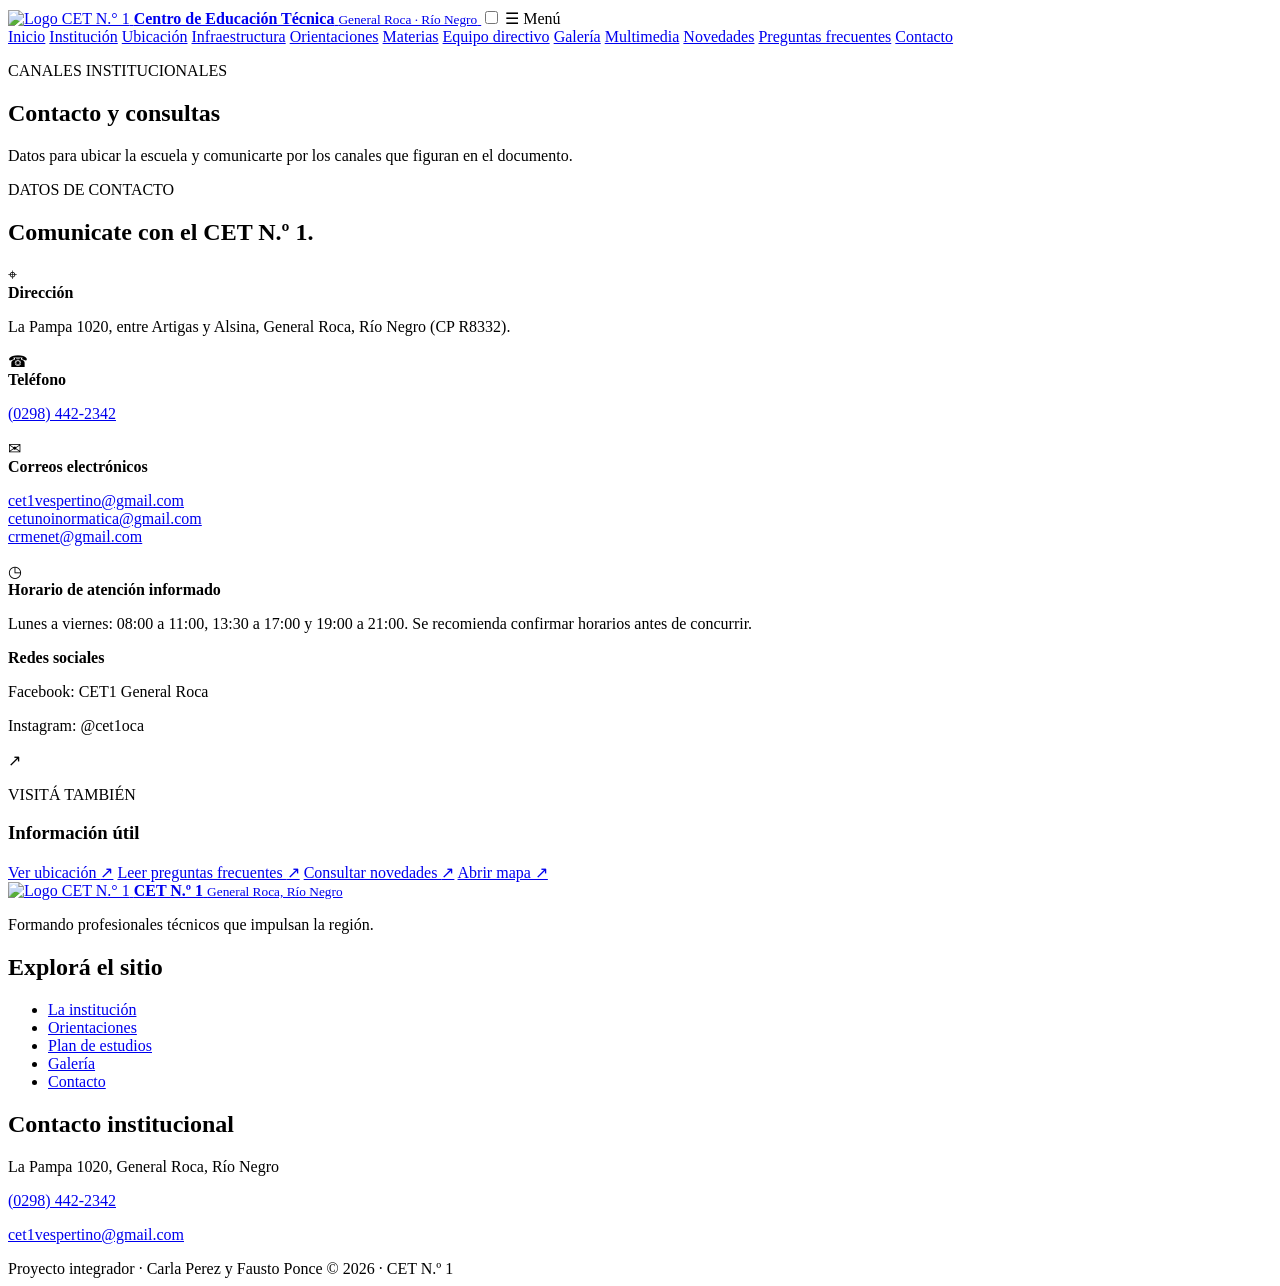
==== contacto.html @ e1774bf9 "Add files via upload" ====
<!DOCTYPE html>
<html lang="es">
<head>
  <meta charset="UTF-8">
  <meta name="viewport" content="width=device-width, initial-scale=1.0">
  <meta name="description" content="Sitio institucional del Centro de Educación Técnica N.º 1 de General Roca, Río Negro.">
  <title>Contacto | CET N.º 1</title>
  <link rel="stylesheet" href="css/estilos.css">
</head>
<body>
  
  <header class="site-header">
    <div class="barra-superior">
      <a class="marca" href="index.html">
        <img src="img/1000320459.png" alt="Logo CET N.° 1" class="marca-icono">
        <span>
          <strong>Centro de Educación Técnica</strong>
          <small>General Roca · Río Negro</small>
        </span>
      </a>
      
      <input type="checkbox" id="menu-toggle" class="menu-toggle">
      <label for="menu-toggle" class="menu-boton">☰ Menú</label>
      
      <nav class="nav-principal" aria-label="Navegación principal">
        <a href="index.html">Inicio</a>
        <a href="institucion.html">Institución</a>
        <a href="ubicacion.html">Ubicación</a>
        <a href="infraestructura.html">Infraestructura</a>
        <a href="orientaciones.html">Orientaciones</a>
        <a href="materias.html">Materias</a>
        <a href="equipo-directivo.html">Equipo directivo</a>
        <a href="galeria.html">Galería</a>
        <a href="multimedia.html">Multimedia</a>
        <a href="novedades.html">Novedades</a>
        <a href="preguntas-frecuentes.html">Preguntas frecuentes</a>
        <a href="contacto.html" class="activo" aria-current="page">Contacto</a>
      </nav>
    </div>
  </header>

  <main>
    <section class="page-hero">
      <div class="contenedor">
        <p class="eyebrow">CANALES INSTITUCIONALES</p>
        <h1>Contacto y consultas</h1>
        <p class="bajada">Datos para ubicar la escuela y comunicarte por los canales que figuran en el documento.</p>
      </div>
    </section>

    <section class="seccion contenedor dos-columnas contacto-grid">
      <div>
        <p class="eyebrow">DATOS DE CONTACTO</p>
        <h2>Comunicate con el CET N.º 1.</h2>
        
        <div class="dato-linea">
          <span>⌖</span>
          <div>
            <strong>Dirección</strong>
            <p>La Pampa 1020, entre Artigas y Alsina, General Roca, Río Negro (CP R8332).</p>
          </div>
        </div>
        
        <div class="dato-linea">
          <span>☎</span>
          <div>
            <strong>Teléfono</strong>
            <p><a href="tel:+542984422342">(0298) 442-2342</a></p>
          </div>
        </div>
        
        <div class="dato-linea">
          <span>✉</span>
          <div>
            <strong>Correos electrónicos</strong>
            <p>
              <a href="mailto:cet1vespertino@gmail.com">cet1vespertino@gmail.com</a><br>
              <a href="mailto:cetunoinormatica@gmail.com">cetunoinormatica@gmail.com</a><br>
              <a href="mailto:crmenet@gmail.com">crmenet@gmail.com</a>
            </p>
          </div>
        </div>
        
        <div class="dato-linea">
          <span>◷</span>
          <div>
            <strong>Horario de atención informado</strong>
            <p>Lunes a viernes: 08:00 a 11:00, 13:30 a 17:00 y 19:00 a 21:00. Se recomienda confirmar horarios antes de concurrir.</p>
          </div>
        </div>
        
        <div class="contacto-redes">
          <strong>Redes sociales</strong>
          <p>Facebook: CET1 General Roca</p>
          <p>Instagram: @cet1oca</p>
        </div>
      </div>
      
      <div class="contacto-panel">
        <span class="contacto-icono">↗</span>
        <p class="eyebrow">VISITÁ TAMBIÉN</p>
        <h3>Información útil</h3>
        <a href="ubicacion.html">Ver ubicación <span>↗</span></a>
        <a href="preguntas-frecuentes.html">Leer preguntas frecuentes <span>↗</span></a>
        <a href="novedades.html">Consultar novedades <span>↗</span></a>
        
        
        <a class="boton boton-amarillo boton-mapa" target="_blank" rel="noopener" href="https://www.google.com/maps/search/?api=1&query=La+Pampa+1020+General+Roca+Rio+Negro">Abrir mapa ↗</a>
      </div>
    </section>
  </main>

  <footer class="site-footer">
    <div class="footer-grid">
      <div>
        <a class="marca marca-footer" href="index.html">
          <img src="img/1000320459.png" alt="Logo CET N.° 1" class="marca-icono">
          <span>
            <strong>CET N.º 1</strong>
            <small>General Roca, Río Negro</small>
          </span>
        </a>
        <p>Formando profesionales técnicos que impulsan la región.</p>
      </div>
      
      <div>
        <h2>Explorá el sitio</h2>
        <ul class="footer-links">
          <li><a href="institucion.html">La institución</a></li>
          <li><a href="orientaciones.html">Orientaciones</a></li>
          <li><a href="materias.html">Plan de estudios</a></li>
          <li><a href="galeria.html">Galería</a></li>
          <li><a href="contacto.html">Contacto</a></li>
        </ul>
      </div>
      
      <div>
        <h2>Contacto institucional</h2>
        <p>La Pampa 1020, General Roca, Río Negro</p>
        <p><a href="tel:+542984422342">(0298) 442-2342</a></p>
        <p><a href="mailto:cet1vespertino@gmail.com">cet1vespertino@gmail.com</a></p>
      </div>
    </div>
    
    <div class="footer-bottom">
      <span>Proyecto integrador · Carla Perez y Fausto Ponce </span>
      <span>© 2026 · CET N.º 1</span>
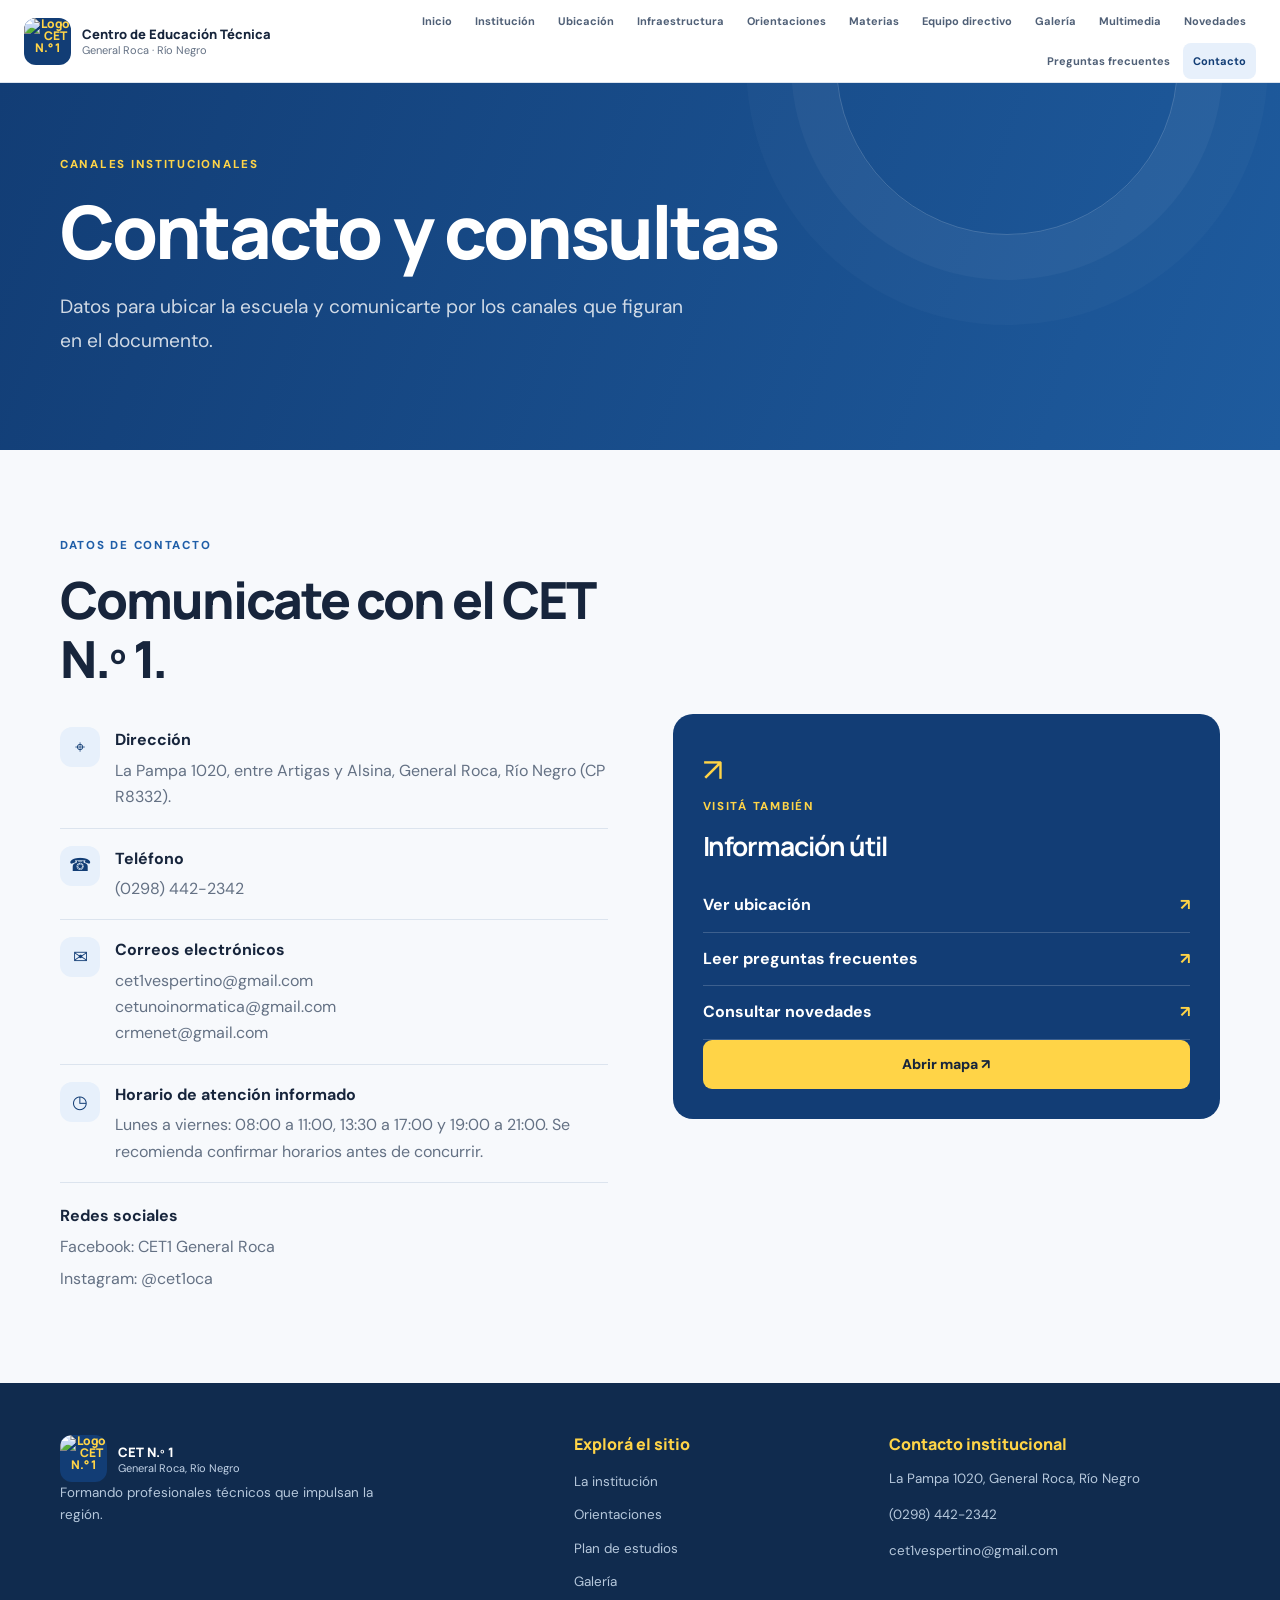
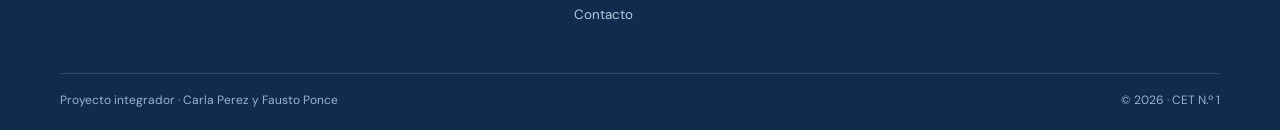
==== commit 650dce5d: "Update contacto.html" ====
--- a/contacto.html
+++ b/contacto.html
@@ -5,7 +5,7 @@
   <meta name="viewport" content="width=device-width, initial-scale=1.0">
   <meta name="description" content="Sitio institucional del Centro de Educación Técnica N.º 1 de General Roca, Río Negro.">
   <title>Contacto | CET N.º 1</title>
-  <link rel="stylesheet" href="css/estilos.css">
+  <link rel="stylesheet" href="estilos.css">
 </head>
 <body>
   
@@ -144,4 +144,4 @@
     
     <div class="footer-bottom">
       <span>Proyecto integrador · Carla Perez y Fausto Ponce </span>
-      <span>© 2026 · CET N.º 1</span>+      <span>© 2026 · CET N.º 1</span>
--- a/estilos.css
+++ b/estilos.css
@@ -0,0 +1,5 @@
+@import url('https://fonts.googleapis.com/css2?family=DM+Sans:wght@400;500;600;700&family=Manrope:wght@400;500;600;700;800&display=swap');
+:root{--ink:#17253c;--blue:#123d75;--blue2:#1f5ea8;--blue3:#e7f0fb;--yellow:#ffd447;--yellow2:#ffeb9b;--green:#2e7358;--bg:#f7f9fc;--white:#fff;--muted:#647184;--line:#dce4ee;--shadow:0 18px 45px rgba(18,61,117,.10);--radius:20px}*{box-sizing:border-box}html{scroll-behavior:smooth}body{margin:0;background:var(--bg);color:var(--ink);font-family:'DM Sans',Arial,sans-serif;line-height:1.65}h1,h2,h3{font-family:Manrope,'DM Sans',sans-serif;line-height:1.16;letter-spacing:-.04em;margin:0 0 18px}h1{font-size:clamp(2.8rem,6.8vw,5.5rem);font-weight:800}h2{font-size:clamp(2rem,4vw,3.2rem);font-weight:800}h3{font-size:1.3rem}p{margin:0 0 14px;color:var(--muted)}a{color:inherit;text-decoration:none}img{display:block;max-width:100%;object-fit:cover}.contenedor{width:min(1160px,calc(100% - 48px));margin-inline:auto}.site-header{background:#fff;position:relative;z-index:5;border-bottom:1px solid var(--line)}.barra-superior{width:min(1320px,calc(100% - 48px));margin:auto;min-height:82px;display:flex;align-items:center;justify-content:space-between;gap:24px}.marca{display:flex;align-items:center;gap:11px;flex-shrink:0}.marca-icono{width:47px;height:47px;border-radius:12px;background:var(--blue);color:var(--yellow);display:grid;place-content:center;text-align:center;font:800 12px/1 Manrope}.marca-icono small{font-size:9px}.marca strong,.marca small{display:block;line-height:1.3}.marca strong{font:800 13px Manrope}.marca small{font-size:11px;color:var(--muted)}.nav-principal{display:flex;align-items:center;gap:3px;flex-wrap:wrap;justify-content:flex-end}.nav-principal a{font-size:11px;font-weight:700;padding:9px 10px;border-radius:8px;color:#506077;transition:.2s}.nav-principal a:hover,.nav-principal a.activo{background:var(--blue3);color:var(--blue)}.menu-toggle,.menu-boton{display:none}.hero-inicio{position:relative;overflow:hidden;background:linear-gradient(115deg,#10386b,#1e5b9e);color:white;min-height:620px;display:flex;align-items:center}.hero-overlay{position:absolute;inset:0;background:radial-gradient(circle at 80% 20%,rgba(255,212,71,.2),transparent 28%),linear-gradient(90deg,rgba(10,35,70,.2),transparent)}.hero-contenido{position:relative;z-index:1;padding-block:85px;max-width:1160px}.eyebrow{font-size:.72rem;font-weight:800;letter-spacing:.15em;text-transform:uppercase;color:var(--blue2);margin-bottom:15px}.hero-inicio .eyebrow,.page-hero .eyebrow{color:var(--yellow)}.hero-inicio h1{max-width:780px;color:white;margin-bottom:22px}.hero-inicio h1 span{color:var(--yellow)}.bajada{font-size:clamp(1rem,1.6vw,1.2rem);max-width:640px;line-height:1.75}.hero-inicio .bajada{color:rgba(255,255,255,.8)}.hero-acciones{display:flex;gap:12px;flex-wrap:wrap;margin-top:28px}.boton{display:inline-flex;align-items:center;justify-content:center;gap:18px;padding:13px 18px;border-radius:9px;font-weight:800;font-size:.88rem;transition:transform .2s,background .2s;border:0}.boton:hover{transform:translateY(-2px)}.boton-amarillo{background:var(--yellow);color:#17253c}.boton-azul{background:var(--blue);color:#fff}.boton-borde{border:1px solid rgba(255,255,255,.45);color:white}.hero-datos{display:flex;gap:25px;flex-wrap:wrap;margin-top:42px;color:rgba(255,255,255,.78);font-size:.82rem}.hero-foto{position:absolute;right:5%;top:50%;transform:translateY(-50%);width:min(31%,410px);z-index:1}.foto-portada{width:100%;height:350px;border-radius:150px 150px 20px 20px;border:7px solid rgba(255,255,255,.15);box-shadow:var(--shadow)}.hero-foto span{display:block;text-align:center;color:var(--yellow);font-size:.68rem;letter-spacing:.13em;font-weight:800;margin-top:13px}.seccion{padding-block:86px}.encabezado-seccion{display:flex;align-items:flex-end;justify-content:space-between;gap:40px;margin-bottom:36px}.encabezado-seccion h2{margin:0;max-width:660px}.encabezado-seccion>p{max-width:390px;margin-bottom:4px}.texto-azul{color:var(--blue2)}.tarjetas-inicio{display:grid;grid-template-columns:repeat(3,1fr);gap:18px}.tarjeta{position:relative;background:white;border:1px solid var(--line);border-radius:var(--radius);padding:23px;transition:.2s;overflow:hidden}.tarjeta:hover,.espacio-card:hover,.persona-card:hover{transform:translateY(-4px);box-shadow:var(--shadow)}.tarjeta-destacada{background:#fffdf4}.tarjeta-img{width:100%;height:170px;border-radius:12px;margin:18px 0}.tarjeta h3{margin:12px 0 8px}.tarjeta p{font-size:.88rem}.numero{display:block;font-size:.68rem;letter-spacing:.12em;color:#77869a;font-weight:800}.flecha{position:absolute;right:24px;top:22px;color:var(--blue);font-size:1.2rem}.icono-tarjeta{display:grid;place-items:center;width:100%;height:170px;background:var(--blue3);color:var(--blue);font-size:3rem;border-radius:12px;margin:18px 0}.franja-llamada{background:var(--yellow);padding:58px 0}.franja-inner{display:flex;align-items:center;justify-content:space-between;gap:25px}.franja-inner .eyebrow{color:#66551c}.franja-inner h2{margin:0}.enlaces-rapidos{border-top:1px solid var(--line)}.enlaces-rapidos a{display:flex;justify-content:space-between;padding:20px 4px;border-bottom:1px solid var(--line);font-weight:800}.enlaces-rapidos b{color:var(--blue);font-size:1.2rem}.page-hero{background:linear-gradient(110deg,var(--blue),#1e5b9e);color:white;padding:72px 0 78px;position:relative;overflow:hidden}.page-hero:after{content:'';position:absolute;width:340px;height:340px;right:8%;top:-190px;border:1px solid rgba(255,255,255,.18);border-radius:50%;box-shadow:0 0 0 45px rgba(255,255,255,.035),0 0 0 90px rgba(255,255,255,.025)}.page-hero .contenedor{position:relative;z-index:1}.page-hero h1{font-size:clamp(2.7rem,6vw,4.6rem);margin-bottom:16px}.page-hero .bajada{color:rgba(255,255,255,.8)}.dos-columnas{display:grid;grid-template-columns:1fr 1fr;gap:65px;align-items:center}.dos-columnas h2{margin-bottom:22px}.texto-grande{font-size:1.08rem;line-height:1.8}.foto-columna{display:grid;gap:15px}.foto-redonda{width:100%;height:310px;border-radius:20px 100px 20px 20px}.foto-secundaria{width:68%;height:155px;margin-left:auto;border-radius:15px;border:6px solid var(--bg);margin-top:-70px;position:relative}.dato-linea{display:flex;gap:15px;align-items:flex-start;padding:17px 0;border-bottom:1px solid var(--line)}.dato-linea>span{width:40px;height:40px;border-radius:12px;background:var(--blue3);color:var(--blue);display:grid;place-items:center;font-size:1.15rem;flex-shrink:0}.dato-linea strong{display:block;margin-bottom:4px}.dato-linea p{margin:0}.seccion-azul{background:var(--blue);color:white}.encabezado-claro h2{color:white}.encabezado-claro>p{color:#d8e5f6}.encabezado-claro .eyebrow{color:var(--yellow)}.tres-columnas{display:grid;grid-template-columns:repeat(3,1fr);gap:20px}.bloque-info{padding:27px;background:#fff;border:1px solid var(--line);border-radius:0 0 15px 15px;border-top:4px solid var(--yellow)}.bloque-info h3{margin-top:20px}.bloque-info p{font-size:.92rem}.seccion-azul .bloque-info{background:rgba(255,255,255,.08);border-color:rgba(255,255,255,.14)}.seccion-azul .bloque-info h3{color:white}.seccion-azul .bloque-info p{color:#d8e5f6}.seccion-azul .numero{color:var(--yellow)}.grid-cards{display:grid;grid-template-columns:repeat(3,1fr);gap:20px}.espacio-card,.persona-card{background:white;border:1px solid var(--line);border-radius:var(--radius);overflow:hidden;transition:.2s}.espacio-card>img{width:100%;height:220px}.card-texto{padding:22px}.card-texto h3{margin:12px 0 8px}.card-texto p{font-size:.9rem}.mapa-marco{border-radius:var(--radius);overflow:hidden;min-height:400px;box-shadow:var(--shadow);border:1px solid var(--line)}.mapa-marco iframe{width:100%;height:430px;border:0;display:block}.aviso{background:#fff8d9;border-left:4px solid var(--yellow);padding:18px 22px;border-radius:0 12px 12px 0;margin-bottom:30px}.aviso strong{display:block;margin-bottom:5px}.aviso p{margin:0;font-size:.9rem}.orientacion-panel{display:grid;grid-template-columns:58px minmax(0,1fr) 250px;gap:24px;align-items:start;padding:35px 0;border-bottom:1px solid var(--line)}.orientacion-num{font:800 2.3rem Manrope;color:var(--blue2)}.orientacion-panel h2{font-size:2.15rem}.orientacion-foto{width:100%;height:230px;border-radius:14px}.orientacion-datos{display:grid;grid-template-columns:1fr 1.2fr;gap:22px;margin-top:25px}.orientacion-datos h3{font-size:1rem;letter-spacing:0;margin-bottom:8px}.orientacion-datos p{font-size:.9rem}.lista-etiquetas{display:flex;gap:8px;flex-wrap:wrap;padding:0;list-style:none}.lista-etiquetas li{padding:7px 11px;background:var(--blue3);border-radius:8px;font-size:.8rem;color:var(--blue);font-weight:600}.nota{font-size:.82rem;margin-top:18px;color:#7b8797}.materias-lista{max-width:930px;margin:auto}.materia-acordeon{background:white;border:1px solid var(--line);border-radius:13px;margin-bottom:11px;overflow:hidden}.materia-acordeon summary{display:flex;align-items:center;gap:18px;padding:19px 22px;cursor:pointer;list-style:none}.materia-acordeon summary::-webkit-details-marker,.faq-item summary::-webkit-details-marker{display:none}.anio-num{font:800 1.4rem Manrope;color:var(--blue2)}.materia-acordeon summary strong,.materia-acordeon summary small{display:block}.materia-acordeon summary small{font-size:.78rem;color:var(--muted)}.mas{margin-left:auto;color:var(--blue);font-size:1.2rem}.materia-contenido{padding:0 24px 23px 62px}.persona-top{height:90px;background:linear-gradient(130deg,var(--blue),var(--blue2));display:flex;align-items:center;gap:20px;padding:22px}.persona-inicial{color:var(--yellow);font:800 2rem Manrope}.persona-linea{height:2px;background:rgba(255,255,255,.35);flex:1}.galeria-grid{display:grid;grid-template-columns:repeat(3,1fr);gap:17px}.galeria-item{margin:0;background:white;border:1px solid var(--line);border-radius:14px;overflow:hidden;transition:.2s}.galeria-item:hover{transform:translateY(-3px);box-shadow:var(--shadow)}.galeria-item img{width:100%;height:230px;transition:transform .4s}.galeria-item:hover img{transform:scale(1.025)}.galeria-item figcaption{padding:14px 17px;font-weight:800;font-size:.9rem}.multimedia-grid{align-items:stretch}.multimedia-card{background:white;border:1px solid var(--line);border-radius:var(--radius);padding:25px;min-width:0}.media-symbol{width:50px;height:50px;border-radius:14px;display:grid;place-items:center;background:var(--yellow2);color:var(--blue);font-size:1.5rem;margin-bottom:20px}.multimedia-card h2{font-size:1.55rem}.multimedia-card p{font-size:.9rem}.media-foto{width:100%;height:175px;border-radius:10px;margin:16px 0}.infografia-placeholder{min-height:220px;position:relative;display:grid;place-items:center;background:#edf3fb;border-radius:13px;margin:18px 0;overflow:hidden}.info-centro{width:85px;height:85px;border-radius:50%;background:var(--blue);color:var(--yellow);display:grid;place-content:center;text-align:center;font-weight:800;z-index:1;box-shadow:0 0 0 10px rgba(18,61,117,.08)}.info-centro small{font-size:.7rem}.info-nodo{position:absolute;background:white;border:1px solid #d7e1ef;border-radius:8px;padding:7px 10px;font-size:.7rem;font-weight:800;color:var(--blue)}.nodo-a{top:14px;left:8%}.nodo-b{top:15px;right:8%}.nodo-c{bottom:15px;left:8%}.nodo-d{bottom:15px;right:8%}.novedades-lista{max-width:1000px;margin:auto}.novedad{display:grid;grid-template-columns:250px 1fr;gap:28px;padding:25px 0;border-bottom:1px solid var(--line);align-items:center}.novedad-img{width:100%;height:180px;border-radius:14px}.novedad-texto h2{font-size:1.65rem;margin-bottom:10px}.novedad-texto .eyebrow{margin-bottom:8px}.faq-contenedor{max-width:930px}.faq-lista{border-top:1px solid var(--line)}.faq-item{border-bottom:1px solid var(--line)}.faq-item summary{display:flex;justify-content:space-between;gap:20px;padding:22px 4px;cursor:pointer;font-weight:800}.faq-item summary span{color:var(--blue);font-size:1.2rem}.faq-item>p{padding:0 40px 22px 4px;max-width:760px}.faq-contacto{display:flex;align-items:center;justify-content:space-between;gap:25px;background:var(--yellow2);border-radius:15px;padding:27px;margin-top:36px}.faq-contacto h3{margin-bottom:7px}.faq-contacto p{margin:0}.contacto-panel{background:var(--blue);color:white;border-radius:var(--radius);padding:30px}.contacto-icono{font-size:2rem;color:var(--yellow)}.contacto-panel h3{font-size:1.65rem;color:white}.contacto-panel .eyebrow{color:var(--yellow)}.contacto-panel>a:not(.boton){display:flex;justify-content:space-between;padding:13px 0;border-bottom:1px solid rgba(255,255,255,.18);font-weight:700;color:#fff}.contacto-panel>a span{color:var(--yellow)}.contacto-foto{width:100%;height:160px;border-radius:12px;margin:22px 0 14px}.boton-mapa{width:100%}.contacto-redes{padding-top:20px}.contacto-redes p{margin:5px 0}.site-footer{background:#102b4e;color:white;padding:52px 0 20px}.footer-grid{width:min(1160px,calc(100% - 48px));margin:auto;display:grid;grid-template-columns:1.4fr .8fr 1fr;gap:50px;padding-bottom:38px}.marca-footer strong{color:white}.marca-footer small{color:#c2d3e7}.site-footer p{color:#b6c8dc;font-size:.84rem;max-width:330px}.site-footer h2{font-size:1rem;letter-spacing:0;margin:0 0 14px;color:var(--yellow)}.footer-links{list-style:none;margin:0;padding:0}.footer-links li{margin:7px 0}.footer-links a,.site-footer a:not(.marca){font-size:.84rem;color:#b6c8dc}.footer-links a:hover{color:var(--yellow)}.footer-bottom{width:min(1160px,calc(100% - 48px));margin:auto;border-top:1px solid rgba(255,255,255,.15);padding-top:17px;display:flex;justify-content:space-between;gap:20px;color:#9eb3ca;font-size:.75rem}
+@media(max-width:1120px){.barra-superior{align-items:flex-start;padding:16px 0;flex-wrap:wrap}.nav-principal{justify-content:flex-start;width:100%}.nav-principal a{font-size:11px;padding:7px 8px}.hero-foto{right:3%;width:29%}.hero-contenido{max-width:70%;margin-left:24px}.tarjetas-inicio{grid-template-columns:repeat(3,1fr)}}
+@media(max-width:760px){.contenedor,.barra-superior,.footer-grid,.footer-bottom{width:min(calc(100% - 32px),600px)}.barra-superior{min-height:72px;align-items:center;justify-content:space-between}.menu-boton{display:block;cursor:pointer;font-size:.85rem;font-weight:800;border:1px solid var(--line);padding:9px 12px;border-radius:8px}.nav-principal{display:none;width:100%;flex-direction:column;align-items:stretch;padding:10px 0 4px}.nav-principal a{font-size:.9rem;padding:10px 12px}.menu-toggle:checked~.nav-principal{display:flex}.hero-inicio{min-height:680px;align-items:flex-start}.hero-contenido{max-width:none;margin:0;padding-block:58px 300px}.hero-foto{top:auto;bottom:20px;left:50%;right:auto;transform:translateX(-50%);width:min(65%,290px)}.foto-portada{height:210px;border-radius:100px 100px 15px 15px}.hero-foto span{font-size:.58rem}.hero-datos{gap:10px;flex-direction:column;margin-top:28px}.seccion{padding-block:60px}.encabezado-seccion{display:block}.encabezado-seccion>p{margin-top:16px}.tarjetas-inicio,.grid-cards,.galeria-grid,.tres-columnas{grid-template-columns:1fr 1fr}.dos-columnas{grid-template-columns:1fr;gap:32px}.foto-redonda{height:260px}.foto-secundaria{margin-top:-45px}.page-hero{padding:55px 0}.franja-inner{align-items:flex-start;flex-direction:column}.orientacion-panel{grid-template-columns:42px 1fr;gap:13px}.orientacion-panel h2{font-size:1.8rem}.orientacion-foto{grid-column:2;height:200px}.orientacion-datos{grid-template-columns:1fr}.materia-contenido{padding-left:24px}.novedad{grid-template-columns:170px 1fr;gap:17px}.novedad-img{height:150px}.footer-grid{grid-template-columns:1fr 1fr;gap:28px}.footer-grid>div:first-child{grid-column:1/-1}.mapa-marco iframe{height:340px}.faq-contacto{align-items:flex-start;flex-direction:column}}
+@media(max-width:480px){.tarjetas-inicio,.grid-cards,.galeria-grid,.tres-columnas{grid-template-columns:1fr}.hero-acciones{align-items:stretch;flex-direction:column;max-width:300px}.tarjeta-img{height:200px}.foto-secundaria{width:80%}.footer-grid{grid-template-columns:1fr}.footer-grid>div:first-child{grid-column:auto}.footer-bottom{flex-direction:column;gap:6px}.novedad{grid-template-columns:1fr}.novedad-img{height:190px}.novedad-texto{grid-column:1}.info-nodo{font-size:.62rem;padding:6px 7px}.nodo-a,.nodo-c{left:2%}.nodo-b,.nodo-d{right:2%}.orientacion-panel{grid-template-columns:1fr}.orientacion-foto{grid-column:1}.orientacion-num{font-size:1.8rem}.materia-acordeon summary{padding:15px;gap:12px}.materia-contenido{padding:0 15px 18px}.contacto-panel{padding:23px}}
